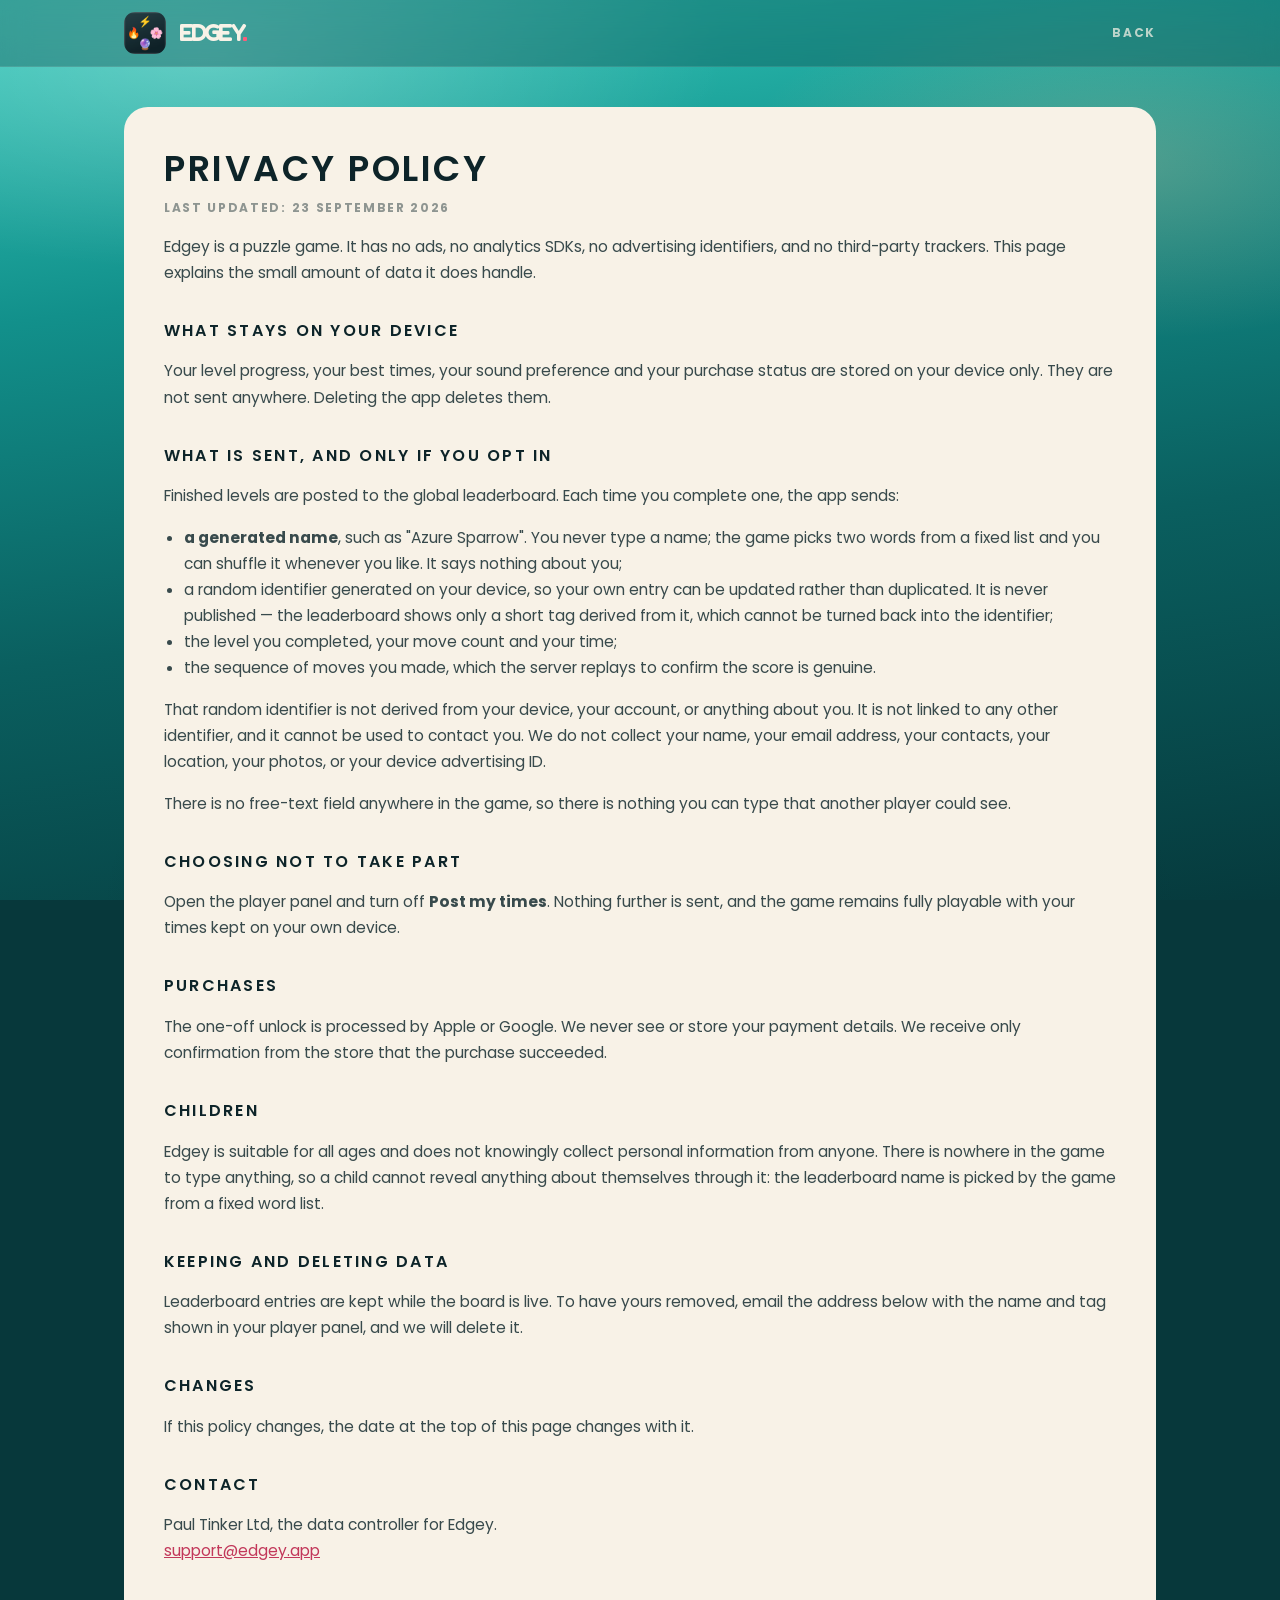
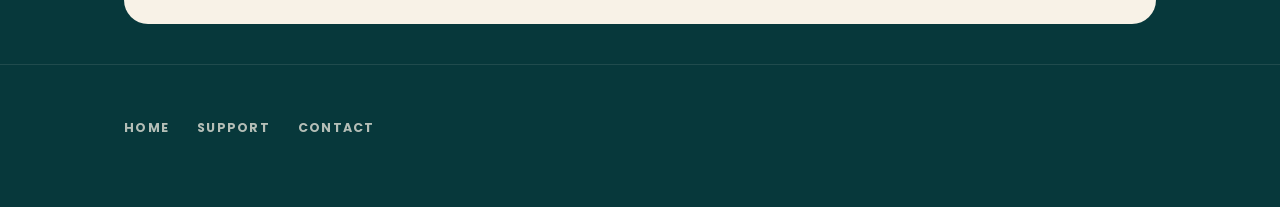
==== privacy.html @ 13e4cca2 "Add files via upload" ====
<!doctype html>
<html lang="en">
<head>
<meta charset="utf-8">
<meta name="viewport" content="width=device-width, initial-scale=1">
<title>Privacy Policy — Edgey</title>
<meta name="theme-color" content="#0a5f5f">
<link rel="icon" href="assets/icon.png">
<link rel="preload" as="font" type="font/woff2" href="fonts/fredoka-600.woff2" crossorigin>
<link rel="preload" as="font" type="font/woff2" href="fonts/poppins-400.woff2" crossorigin>
<link rel="preload" as="font" type="font/woff2" href="fonts/poppins-700.woff2" crossorigin>
<link rel="stylesheet" href="style.css">
</head>
<body>
<div class="sky"></div>
<nav><div class="wrap">
  <a class="mark" href="index.html"><img src="assets/icon-mark.png" alt=""><b class="wm" aria-label="Edgey"><span>E</span><span>D</span><span>G</span><span>E</span><span>Y</span><i class="dot" aria-hidden="true"></i></b></a>
  <a class="link" href="index.html">Back</a>
</div></nav>

<div class="wrap"><div class="doc">
<h1>Privacy Policy</h1>
<p class="updated">Last updated: <!--EFFECTIVE_DATE-->23 September 2026</p>

<p>Edgey is a puzzle game. It has no ads, no analytics SDKs, no advertising identifiers, and no third-party trackers. This page explains the small amount of data it does handle.</p>

<h2>What stays on your device</h2>
<p>Your level progress, your best times, your sound preference and your purchase status are stored on your device only. They are not sent anywhere. Deleting the app deletes them.</p>

<h2>What is sent, and only if you opt in</h2>
<p>Finished levels are posted to the global leaderboard. Each time you complete one, the app sends:</p>
<ul>
  <li><b>a generated name</b>, such as "Azure Sparrow". You never type a name; the game picks two words from a fixed list and you can shuffle it whenever you like. It says nothing about you;</li>
  <li>a random identifier generated on your device, so your own entry can be updated rather than duplicated. It is never published — the leaderboard shows only a short tag derived from it, which cannot be turned back into the identifier;</li>
  <li>the level you completed, your move count and your time;</li>
  <li>the sequence of moves you made, which the server replays to confirm the score is genuine.</li>
</ul>
<p>That random identifier is not derived from your device, your account, or anything about you. It is not linked to any other identifier, and it cannot be used to contact you. We do not collect your name, your email address, your contacts, your location, your photos, or your device advertising ID.</p>
<p>There is no free-text field anywhere in the game, so there is nothing you can type that another player could see.</p>

<h2>Choosing not to take part</h2>
<p>Open the player panel and turn off <b>Post my times</b>. Nothing further is sent, and the game remains fully playable with your times kept on your own device.</p>

<h2>Purchases</h2>
<p>The one-off unlock is processed by Apple or Google. We never see or store your payment details. We receive only confirmation from the store that the purchase succeeded.</p>

<h2>Children</h2>
<p>Edgey is suitable for all ages and does not knowingly collect personal information from anyone. There is nowhere in the game to type anything, so a child cannot reveal anything about themselves through it: the leaderboard name is picked by the game from a fixed word list.</p>

<h2>Keeping and deleting data</h2>
<p>Leaderboard entries are kept while the board is live. To have yours removed, email the address below with the name and tag shown in your player panel, and we will delete it.</p>

<h2>Changes</h2>
<p>If this policy changes, the date at the top of this page changes with it.</p>

<h2>Contact</h2>
<p><!--CONTACT-->Paul Tinker Ltd, the data controller for Edgey.<br>
<a href="mailto:support@edgey.app">support@edgey.app</a></p>
</div></div>

<footer><div class="wrap">
  <a href="index.html">Home</a>
  <a href="support.html">Support</a>
  <a href="mailto:support@edgey.app">Contact</a>
</div></footer>
</body>
</html>
---- style.css ----
/* Poppins, self-hosted (SIL OFL 1.1, Indian Type Foundry). Same font as the
   app, served from here rather than the Google CDN so the site makes no
   third-party requests. */
@font-face {
  font-family: 'Poppins'; font-style: normal; font-weight: 400; font-display: swap;
  src: url('fonts/poppins-400.woff2') format('woff2');
}
@font-face {
  font-family: 'Poppins'; font-style: normal; font-weight: 500; font-display: swap;
  src: url('fonts/poppins-500.woff2') format('woff2');
}
@font-face {
  font-family: 'Poppins'; font-style: normal; font-weight: 600; font-display: swap;
  src: url('fonts/poppins-600.woff2') format('woff2');
}
@font-face {
  font-family: 'Poppins'; font-style: normal; font-weight: 700; font-display: swap;
  src: url('fonts/poppins-700.woff2') format('woff2');
}
@font-face {
  font-family: 'Fredoka'; font-style: normal; font-weight: 600; font-display: swap;
  src: url('fonts/fredoka-600.woff2') format('woff2');
}

:root {
  --cream: #f8f2e7;
  --sand: #e4d5ba;
  --ink: #0d2429;
  --ink-2: rgba(248,242,231,.72);
  --coral: #ff5c7a;
  --amber: #ffb03b;
  --mint: #8fdcd2;
  --font: 'Poppins', 'Avenir Next', 'Futura', ui-rounded, system-ui,
          -apple-system, 'Segoe UI', Roboto, sans-serif;
  --maxw: 1080px;
}

* { box-sizing: border-box; }
html { scroll-behavior: smooth; }
body {
  margin: 0; font-family: var(--font); color: var(--cream);
  background: #07383b; -webkit-font-smoothing: antialiased;
  overflow-x: hidden;
}
a { color: inherit; }

.sky {
  position: fixed; inset: 0; z-index: -1;
  background:
    radial-gradient(68% 40% at 16% 6%, rgba(255,255,255,.26), transparent 60%),
    radial-gradient(52% 34% at 88% 18%, rgba(255,196,150,.26), transparent 58%),
    radial-gradient(60% 40% at 50% 100%, rgba(5,42,46,.7), transparent 70%),
    linear-gradient(172deg, #34cbbc 0%, #12908b 30%, #0a5f5f 62%, #063a3d 100%);
}

.wrap { max-width: var(--maxw); margin: 0 auto; padding: 0 24px; }

/* ── nav ── */
nav { position: sticky; top: 0; z-index: 10; backdrop-filter: blur(14px); -webkit-backdrop-filter: blur(14px);
      background: rgba(6,58,61,.32); border-bottom: 1px solid rgba(248,242,231,.1); }
nav .wrap { display: flex; align-items: center; gap: 16px; height: 66px; }
nav .mark { display: flex; align-items: center; gap: 13px; text-decoration: none; margin-right: auto; }
nav .mark img { width: 42px; height: 42px; border-radius: 11px; }
nav .mark b.wm {
  font-family: 'Fredoka', var(--font); font-weight: 600; font-size: 24px;
  letter-spacing: 0; text-transform: uppercase; line-height: 1;
  display: inline-flex; align-items: baseline;
}
nav .mark b.wm span {
  display: inline-block; margin-right: -0.12em; color: var(--cream);
}
nav a.link { text-decoration: none; font-size: 12px; letter-spacing: .14em; text-transform: uppercase;
             font-weight: 700; color: var(--ink-2); }
nav a.link:hover { color: var(--cream); }
@media (max-width: 720px) { nav a.link.hide-sm { display: none; } }

.btn {
  display: inline-flex; align-items: center; justify-content: center; gap: 9px;
  font-family: var(--font); font-weight: 700; font-size: 12.5px; letter-spacing: .15em;
  text-transform: uppercase; text-decoration: none; cursor: pointer;
  border: 0; border-radius: 14px; padding: 14px 22px;
  background: var(--coral); color: #fff;
  box-shadow: 0 12px 26px -12px rgba(4,40,44,.85);
  transition: transform .14s ease, filter .2s;
}
.btn:hover { transform: translateY(-2px); filter: brightness(1.05); }
.btn.ghost { background: rgba(248,242,231,.12); color: var(--cream); box-shadow: inset 0 0 0 1.5px rgba(248,242,231,.3); }
.btn.sm { padding: 11px 17px; font-size: 11px; }

/* ── hero ── */
header { padding: 86px 0 60px; }
header .wrap { display: grid; grid-template-columns: 1.05fr .95fr; gap: 56px; align-items: center; }
@media (max-width: 860px) { header .wrap { grid-template-columns: 1fr; gap: 40px; } header { padding: 54px 0 36px; } }

h1 {
  font-family: 'Fredoka', var(--font);
  font-size: clamp(46px, 8.2vw, 88px); font-weight: 600; letter-spacing: 0;
  margin: 0 0 18px; text-transform: uppercase; line-height: .98;
}
h1 span {
  display: inline-block; margin-right: -0.12em; color: var(--cream);
  filter: drop-shadow(-4px 3px 4px rgba(3,28,32,.45));
}
h1 span:last-child { margin-right: 0; }
.lede { font-size: clamp(16px, 2.1vw, 20px); line-height: 1.55; color: var(--ink-2); margin: 0 0 30px; max-width: 30ch; }
.cta { display: flex; gap: 12px; flex-wrap: wrap; align-items: center; }
.cta .note { font-size: 11.5px; letter-spacing: .1em; text-transform: uppercase; color: rgba(248,242,231,.55); font-weight: 700; }

/* phone mockup */
.phone {
  width: min(330px, 84vw); aspect-ratio: 375/760; margin: 0 auto; position: relative;
  border-radius: 46px; padding: 12px;
  background: linear-gradient(160deg, #1b3f44, #0a2529);
  box-shadow: 0 50px 90px -40px rgba(2,28,32,.95), inset 0 0 0 1.5px rgba(248,242,231,.14);
}
.phone .screen {
  position: absolute; inset: 12px; border-radius: 35px; overflow: hidden;
  background: linear-gradient(176deg, #3fd0c0, #12908b 40%, #0a5f5f 100%);
  display: flex; flex-direction: column; align-items: center; padding: 26px 18px;
}
.phone .clock { font-size: 26px; font-weight: 600; letter-spacing: .06em; font-variant-numeric: tabular-nums; }
.phone .cap { font-size: 8.5px; letter-spacing: .2em; text-transform: uppercase; color: rgba(248,242,231,.6); margin-top: 5px; font-weight: 700; }
.phone .meter { width: 100%; height: 4px; border-radius: 9px; background: rgba(4,40,44,.3); margin: 15px 0 auto; overflow: hidden; }
.phone .meter i { display: block; height: 100%; width: 62%; border-radius: 9px; background: linear-gradient(90deg, var(--mint), var(--cream)); }
.phone svg.board { width: 100%; height: auto; margin: auto 0; }
.phone .keys { display: flex; gap: 7px; width: 100%; margin-top: auto; }
.phone .keys span { flex: 1; height: 34px; border-radius: 11px; background: rgba(248,242,231,.13); box-shadow: inset 0 0 0 1.3px rgba(248,242,231,.26); }

/* ── sections ── */
section { padding: 72px 0; }
.eyebrow { font-size: 11px; letter-spacing: .24em; text-transform: uppercase; font-weight: 700; color: rgba(248,242,231,.78); margin: 0 0 12px; }
h2 { font-size: clamp(26px, 4.2vw, 40px); font-weight: 600; letter-spacing: .07em; text-transform: uppercase; margin: 0 0 16px; }
.sub { color: var(--ink-2); font-size: 16.5px; line-height: 1.6; max-width: 56ch; margin: 0 0 40px; }

.steps { display: grid; grid-template-columns: repeat(3, 1fr); gap: 20px; }
@media (max-width: 780px) { .steps { grid-template-columns: 1fr; } }
.step { background: rgba(248,242,231,.09); border-radius: 22px; padding: 26px 24px 28px;
        box-shadow: inset 0 0 0 1.5px rgba(248,242,231,.14); }
.step svg { width: 100%; height: auto; margin-bottom: 20px; overflow: visible; }
.step h3 { margin: 0 0 8px; font-size: 15px; letter-spacing: .14em; text-transform: uppercase; font-weight: 700; }
.step p { margin: 0; color: var(--ink-2); font-size: 14.5px; line-height: 1.55; }

/* colour strip */
/* The 24 boards, drawn as the shapes they are. A strip of colour said the
   levels differ; the silhouettes show HOW - they visibly grow. */
.grids { display: grid; grid-template-columns: repeat(12, 1fr); gap: 8px; }
@media (max-width: 900px) { .grids { grid-template-columns: repeat(6, 1fr); } }
@media (max-width: 520px) { .grids { grid-template-columns: repeat(4, 1fr); } }
.gr {
  aspect-ratio: 1; border-radius: 13px; display: grid; place-items: center; position: relative;
  background: rgba(8,28,32,.34); box-shadow: inset 0 0 0 1.5px rgba(248,242,231,.1); padding-bottom: 12px;
}
.gr svg { width: 66%; height: 66%; }
.gr b { position: absolute; bottom: 7px; font-size: 9px; letter-spacing: .07em; text-transform: uppercase;
        color: rgba(248,242,231,.78); font-weight: 700; }

/* The pink full stop, on both the hero wordmark and the nav lockup. Same
   shape as a tile corner, because that is what it is. */
h1 .dot {
  width: .17em; height: .17em; border-radius: 24%; margin-left: .0153em;
  background: var(--accent, #ff5c7a);
}
nav .mark .dot {
  width: .17em; height: .17em; border-radius: 24%; margin-left: .0153em;
  background: var(--accent, #ff5c7a); display: inline-block;
}

/* Google's badge ships at a fixed aspect; height only, never restyled. */
.badge { display: inline-block; line-height: 0; transition: transform .12s ease; }
.badge:hover { transform: translateY(-2px); }
.badge img { height: 68px; width: auto; display: block; }
.btn.soon {
  height: 46px; border-radius: 7px; display: inline-flex; align-items: center;
  padding: 0 20px; font-size: 11.5px; letter-spacing: .1em;
  background: rgba(248,242,231,.1); color: rgba(248,242,231,.62); cursor: default;
  box-shadow: inset 0 0 0 1.5px rgba(248,242,231,.18);
}
.btn.soon:hover { transform: none; filter: none; }

/* The hero board turns one tile and a seam closes. The tile turns back before
   the loop restarts, so the cycle ends where it began - nothing snaps.
   transform-origin is given in viewBox units rather than fill-box: the group's
   bounding box includes the marks and the catch-light stroke, so "centre" was
   not the tile's centre and the turn walked it off the edge of the board. */
.hero-turn { animation: heroTurn 6s cubic-bezier(.45,.05,.3,1) infinite; transform-origin: 248px 248px; }
.hero-turn .mk { animation: heroTurnMark 6s cubic-bezier(.45,.05,.3,1) infinite; transform-box: fill-box; transform-origin: center; }
@keyframes heroTurn      { 0%, 22% { transform: rotate(0deg); }  38%, 78% { transform: rotate(90deg); }  94%, 100% { transform: rotate(0deg); } }
@keyframes heroTurnMark  { 0%, 22% { transform: rotate(0deg); }  38%, 78% { transform: rotate(-90deg); } 94%, 100% { transform: rotate(0deg); } }
.hero-seam, .hero-bloom { transform-box: fill-box; transform-origin: center; }
.hero-seam { animation: heroSeam 6s ease infinite; }
@keyframes heroSeam {
  0%, 38%  { transform: scale(.25); opacity: 0; }
  46%      { transform: scale(1.3);  opacity: 1; }
  52%, 74% { transform: scale(1);    opacity: 1; }
  82%, 100%{ transform: scale(.25); opacity: 0; }
}
/* One ring of light as the pair agrees, then gone - the same beat the board
   plays. It never loops on itself, so it reads as an event, not decoration. */
.hero-bloom { animation: bloom 6s ease infinite; }
@keyframes bloom {
  0%, 38% { transform: scale(.35); opacity: 0; }
  44%     { opacity: .85; }
  62%, 100% { transform: scale(2.3); opacity: 0; }
}

/* The three rules, shown rather than diagrammed. Each loop is a round trip:
   the tile goes and comes back, the turn completes a full revolution. An
   animation that ends where it started has nothing to snap back from. */
.anim-lift { animation: stepLift 5s cubic-bezier(.45,.05,.3,1) infinite; }
@keyframes stepLift {
  0%, 10%   { transform: translateX(0) scale(1); }
  20%       { transform: translateX(0) scale(.86); }
  40%       { transform: translateX(-97px) scale(.86); }
  50%, 60%  { transform: translateX(-97px) scale(1); }
  70%       { transform: translateX(-97px) scale(.86); }
  88%       { transform: translateX(0) scale(.86); }
  96%, 100% { transform: translateX(0) scale(1); }
}
.anim-turn { animation: stepTurn 6.5s cubic-bezier(.45,.05,.3,1) infinite; }
.anim-turn .mk { animation: stepTurnMark 6.5s cubic-bezier(.45,.05,.3,1) infinite; }
.anim-lift, .anim-turn .mk, .anim-seam, .step-bloom { transform-box: fill-box; transform-origin: center; }
.anim-turn { transform-origin: 92.5px 63px; }   /* tile centre in viewBox units */
@keyframes stepTurn      { 0%,10% { transform: rotate(0deg); } 18%,35% { transform: rotate(90deg); } 43%,60% { transform: rotate(180deg); } 68%,85% { transform: rotate(270deg); } 93%,100% { transform: rotate(360deg); } }
@keyframes stepTurnMark  { 0%,10% { transform: rotate(0deg); } 18%,35% { transform: rotate(-90deg); } 43%,60% { transform: rotate(-180deg); } 68%,85% { transform: rotate(-270deg); } 93%,100% { transform: rotate(-360deg); } }
/* MATCH turns its right tile first, so the capsule is the CONSEQUENCE of the
   turn rather than a thing that merely happens nearby. Same beat as the hero. */
.match-turn { animation: matchTurn 5s cubic-bezier(.45,.05,.3,1) infinite; transform-origin: 141px 63.5px; }
.match-turn .mk { animation: matchTurnMark 5s cubic-bezier(.45,.05,.3,1) infinite; transform-box: fill-box; transform-origin: center; }
@keyframes matchTurn     { 0%, 18% { transform: rotate(0deg); } 34%, 78% { transform: rotate(90deg); } 94%, 100% { transform: rotate(0deg); } }
@keyframes matchTurnMark { 0%, 18% { transform: rotate(0deg); } 34%, 78% { transform: rotate(-90deg); } 94%, 100% { transform: rotate(0deg); } }
.anim-seam { animation: stepSeam 5s ease infinite; }
@keyframes stepSeam {
  0%, 34%  { transform: scale(.2); opacity: 0; }
  42%      { transform: scale(1.25); opacity: 1; }
  48%, 74% { transform: scale(1); opacity: 1; }
  84%, 100%{ transform: scale(.2); opacity: 0; }
}
.step-bloom { animation: stepBloom 5s ease infinite; }
@keyframes stepBloom {
  0%, 34%   { transform: scale(.35); opacity: 0; }
  40%       { opacity: .85; }
  58%, 100% { transform: scale(2.3); opacity: 0; }
}
@media (prefers-reduced-motion: reduce) {
  .hero-turn, .hero-turn .mk, .hero-seam, .hero-bloom, .anim-lift,
  .anim-turn, .anim-turn .mk, .match-turn, .match-turn .mk, .anim-seam, .step-bloom { animation: none; }
  .hero-seam, .anim-seam { opacity: 1; }
  .hero-bloom, .step-bloom { opacity: 0; }
}
}
        color: rgba(255,255,255,.82); font-weight: 700; }

/* leaderboard */
.split { display: grid; grid-template-columns: 1fr 1fr; gap: 46px; align-items: center; }
@media (max-width: 860px) { .split { grid-template-columns: 1fr; gap: 30px; } }
.lb { background: var(--cream); color: var(--ink); border-radius: 24px; padding: 24px 22px;
      box-shadow: 0 34px 60px -34px rgba(2,28,32,.9); }
.lb h4 { margin: 0 0 3px; font-size: 19px; letter-spacing: .1em; text-transform: uppercase; font-weight: 600; }
.lb .of { margin: 0 0 18px; font-size: 13px; color: rgba(13,36,41,.6); }
.lb ol { list-style: none; margin: 0; padding: 0; }
.lb li { display: flex; align-items: center; gap: 13px; padding: 11px 8px; border-bottom: 1px solid rgba(13,36,41,.09); }
.lb li:last-child { border-bottom: 0; }
.lb li.me { background: rgba(255,92,122,.11); border-radius: 12px; border-bottom-color: transparent; }
.lb li:has(+ li.me) { border-bottom-color: transparent; }
.lb li.me .rk, .lb li.me .who { color: var(--coral); }
.lb .rk { width: 22px; font-weight: 700; font-size: 13px; color: rgba(13,36,41,.55); }
.lb .who { flex: 1; font-weight: 600; letter-spacing: .05em; text-transform: uppercase; font-size: 14px; }
.lb .tm { font-variant-numeric: tabular-nums; font-weight: 600; font-size: 15px; text-align: right; }
.lb .tm small { display: block; font-size: 10.5px; opacity: .5; font-weight: 600; }

/* pricing */
.plans { display: grid; grid-template-columns: 1fr 1fr; gap: 20px; }
@media (max-width: 780px) { .plans { grid-template-columns: 1fr; } }
.plan { border-radius: 24px; padding: 30px 28px; background: rgba(248,242,231,.09);
        box-shadow: inset 0 0 0 1.5px rgba(248,242,231,.15); }
.plan.hi { background: linear-gradient(150deg, rgba(255,186,90,.34), rgba(255,92,122,.3));
           box-shadow: inset 0 0 0 1.5px rgba(255,214,168,.55); }
.plan .price { font-size: 38px; font-weight: 600; letter-spacing: .02em; margin: 6px 0 4px; }
.plan .price small { font-size: 13px; font-weight: 700; letter-spacing: .14em; text-transform: uppercase; color: var(--ink-2); }
.plan h3 { margin: 0; font-size: 14px; letter-spacing: .18em; text-transform: uppercase; font-weight: 700; }
.plan ul { list-style: none; margin: 18px 0 0; padding: 0; display: grid; gap: 11px; }
.plan li { display: flex; gap: 11px; font-size: 14.5px; color: var(--ink-2); line-height: 1.45; }
.plan li svg { flex: 0 0 17px; margin-top: 2px; }

footer { padding: 54px 0 70px; border-top: 1px solid rgba(248,242,231,.1); margin-top: 40px; }
footer .wrap { display: flex; flex-wrap: wrap; gap: 18px 28px; align-items: center; }
footer a { font-size: 12.5px; letter-spacing: .1em; text-transform: uppercase; font-weight: 700;
           color: var(--ink-2); text-decoration: none; }
footer a:hover { color: var(--cream); }
footer .copy { margin-left: auto; font-size: 12px; color: rgba(248,242,231,.45); }
@media (max-width: 640px) { footer .copy { margin-left: 0; width: 100%; } }

/* document pages (privacy / support) */
.doc { background: var(--cream); color: var(--ink); border-radius: 24px; padding: 44px 40px; margin: 40px 0 0; }
@media (max-width: 640px) { .doc { padding: 30px 22px; } }
.doc h1 { font-family: var(--font); font-weight: 600; font-size: clamp(26px, 4.2vw, 36px); letter-spacing: .07em; margin-bottom: 8px; text-shadow: none; }
.doc h2 { font-size: 16px; letter-spacing: .14em; margin: 32px 0 10px; }
.doc p, .doc li { font-size: 15.5px; line-height: 1.68; color: rgba(13,36,41,.82); }
.doc ul { padding-left: 20px; }
.doc a { color: #c2385a; }
.doc .updated { font-size: 12px; letter-spacing: .14em; text-transform: uppercase; font-weight: 700; color: rgba(13,36,41,.45); }
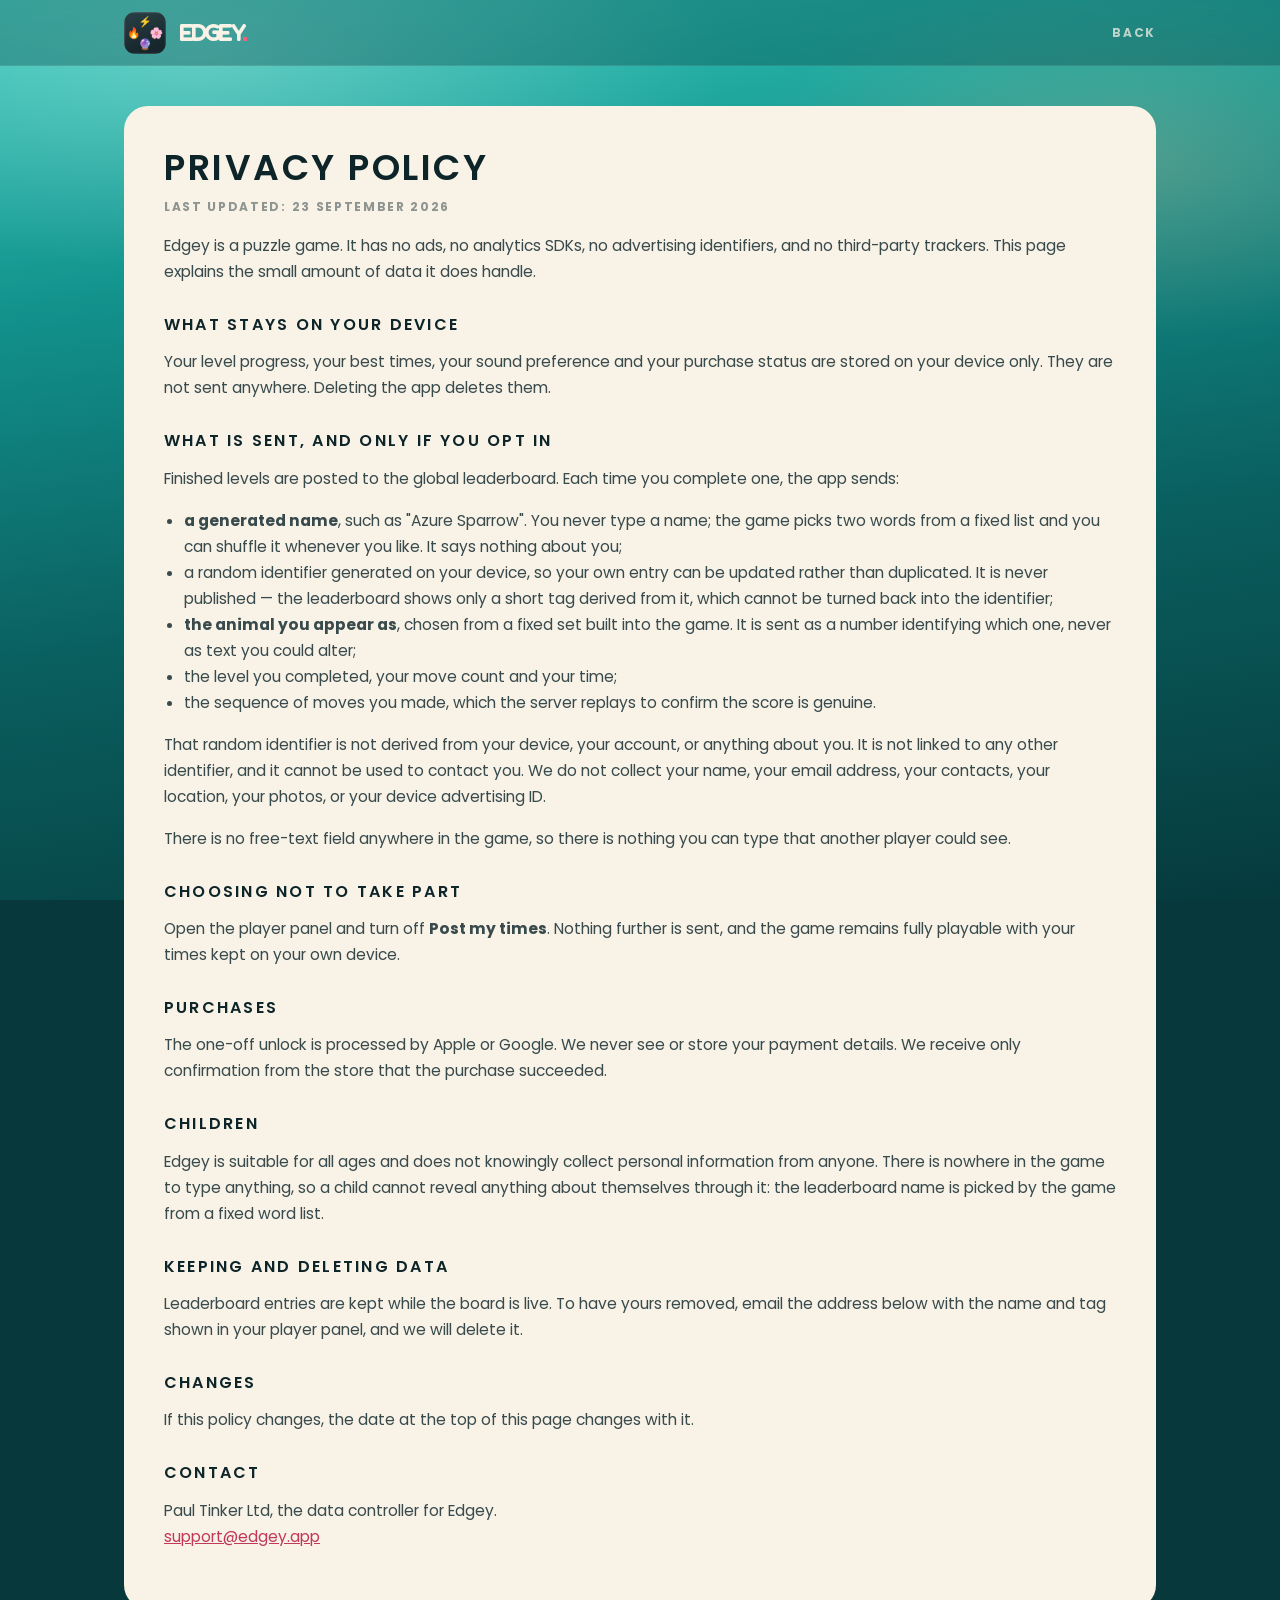
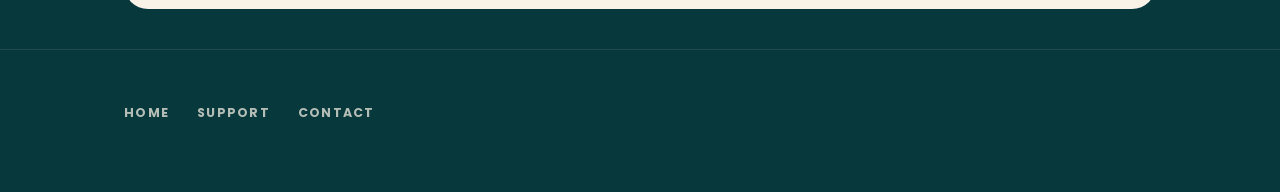
==== commit 7668ec7b: "Add files via upload" ====
--- a/privacy.html
+++ b/privacy.html
@@ -32,6 +32,7 @@
 <ul>
   <li><b>a generated name</b>, such as "Azure Sparrow". You never type a name; the game picks two words from a fixed list and you can shuffle it whenever you like. It says nothing about you;</li>
   <li>a random identifier generated on your device, so your own entry can be updated rather than duplicated. It is never published — the leaderboard shows only a short tag derived from it, which cannot be turned back into the identifier;</li>
+  <li><b>the animal you appear as</b>, chosen from a fixed set built into the game. It is sent as a number identifying which one, never as text you could alter;</li>
   <li>the level you completed, your move count and your time;</li>
   <li>the sequence of moves you made, which the server replays to confirm the score is genuine.</li>
 </ul>
--- a/style.css
+++ b/style.css
@@ -33,10 +33,16 @@
   --font: 'Poppins', 'Avenir Next', 'Futura', ui-rounded, system-ui,
           -apple-system, 'Segoe UI', Roboto, sans-serif;
   --maxw: 1080px;
+  --nav-h: 66px;          /* nav .wrap height; scroll-padding-top follows it */
 }
 
 * { box-sizing: border-box; }
-html { scroll-behavior: smooth; }
+/* The nav is sticky, so an anchor jump would otherwise park its target
+   underneath it - clicking "Get it" left the Play badge completely hidden
+   behind the header. scroll-padding-top keeps every in-page target clear of
+   the nav, plus a little air, and is derived from the nav's own height so the
+   two cannot drift apart. */
+html { scroll-behavior: smooth; scroll-padding-top: calc(var(--nav-h) + 1px + 28px); }
 body {
   margin: 0; font-family: var(--font); color: var(--cream);
   background: #07383b; -webkit-font-smoothing: antialiased;
@@ -56,9 +62,19 @@
 .wrap { max-width: var(--maxw); margin: 0 auto; padding: 0 24px; }
 
 /* ── nav ── */
-nav { position: sticky; top: 0; z-index: 10; backdrop-filter: blur(14px); -webkit-backdrop-filter: blur(14px);
-      background: rgba(6,58,61,.32); border-bottom: 1px solid rgba(248,242,231,.1); }
-nav .wrap { display: flex; align-items: center; gap: 16px; height: 66px; }
+/* The blur sits on a pseudo-element BEHIND the content rather than on the nav
+   itself. With backdrop-filter on the nav, Chrome hands every child that needs
+   its own compositing layer - the GET IT pill's box-shadow, the wordmark's
+   drop-shadow - a rectangular patch of mis-sampled backdrop, which rendered as
+   hard-edged dark blocks behind the logo and the pill. Separating the glass
+   layer from the content layer keeps both the frost and the shadows. */
+nav { position: sticky; top: 0; z-index: 10; isolation: isolate; }
+nav::before {
+  content: ''; position: absolute; inset: 0; z-index: -1;
+  backdrop-filter: blur(14px); -webkit-backdrop-filter: blur(14px);
+  background: rgba(6,58,61,.32); border-bottom: 1px solid rgba(248,242,231,.1);
+}
+nav .wrap { display: flex; align-items: center; gap: 16px; height: var(--nav-h); }
 nav .mark { display: flex; align-items: center; gap: 13px; text-decoration: none; margin-right: auto; }
 nav .mark img { width: 42px; height: 42px; border-radius: 11px; }
 nav .mark b.wm {
@@ -129,7 +145,10 @@
 /* ── sections ── */
 section { padding: 72px 0; }
 .eyebrow { font-size: 11px; letter-spacing: .24em; text-transform: uppercase; font-weight: 700; color: rgba(248,242,231,.78); margin: 0 0 12px; }
-h2 { font-size: clamp(26px, 4.2vw, 40px); font-weight: 600; letter-spacing: .07em; text-transform: uppercase; margin: 0 0 16px; }
+/* 1.05, because these are set in uppercase: there are no descenders to clear,
+   so default leading opens a gap that reads as two separate lines rather than
+   one heading. */
+h2 { font-size: clamp(26px, 4.2vw, 40px); font-weight: 600; letter-spacing: .07em; text-transform: uppercase; margin: 0 0 16px; line-height: 1.05; }
 .sub { color: var(--ink-2); font-size: 16.5px; line-height: 1.6; max-width: 56ch; margin: 0 0 40px; }
 
 .steps { display: grid; grid-template-columns: repeat(3, 1fr); gap: 20px; }
@@ -247,8 +266,6 @@
   .hero-seam, .anim-seam { opacity: 1; }
   .hero-bloom, .step-bloom { opacity: 0; }
 }
-}
-        color: rgba(255,255,255,.82); font-weight: 700; }
 
 /* leaderboard */
 .split { display: grid; grid-template-columns: 1fr 1fr; gap: 46px; align-items: center; }
@@ -265,6 +282,11 @@
 .lb li.me .rk, .lb li.me .who { color: var(--coral); }
 .lb .rk { width: 22px; font-weight: 700; font-size: 13px; color: rgba(13,36,41,.55); }
 .lb .who { flex: 1; font-weight: 600; letter-spacing: .05em; text-transform: uppercase; font-size: 14px; }
+/* Every row carries the player's animal, exactly as the game draws it. */
+.lb .av { width: 26px; height: 26px; flex: 0 0 26px; display: block; border-radius: 50%;
+          background: rgba(20,48,57,.06); padding: 3px; box-sizing: border-box; }
+.lb .who em { font-style: normal; font-size: 10.5px; letter-spacing: .12em;
+              color: rgba(13,36,41,.42); margin-left: 7px; font-weight: 700; }
 .lb .tm { font-variant-numeric: tabular-nums; font-weight: 600; font-size: 15px; text-align: right; }
 .lb .tm small { display: block; font-size: 10.5px; opacity: .5; font-weight: 600; }
 
@@ -299,3 +321,45 @@
 .doc ul { padding-left: 20px; }
 .doc a { color: #c2385a; }
 .doc .updated { font-size: 12px; letter-spacing: .14em; text-transform: uppercase; font-weight: 700; color: rgba(13,36,41,.45); }
+
+
+/* ── the trade sheet, shown rather than described ────────
+   Reuses the hero's phone. The board behind it is dimmed the way the real one
+   is when a sheet is up, so the sheet reads as sitting over a game in progress
+   rather than floating on a poster. */
+.coin-split { align-items: center; margin-bottom: 44px; }
+.coin-split .phone { width: min(300px, 78vw); }
+.coin-split .screen { justify-content: flex-start; }
+.fade-board { width: 100%; filter: blur(2.5px); opacity: .5; margin: auto 0; }
+
+.mini-sheet {
+  position: absolute; left: 10px; right: 10px; bottom: 10px;
+  background: var(--cream); color: var(--ink);
+  border-radius: 22px; padding: 18px 16px 16px;
+  box-shadow: 0 -18px 40px -20px rgba(2,28,32,.8);
+}
+.mini-sheet h4 { margin: 0 0 6px; font-size: 14px; letter-spacing: .1em; text-transform: uppercase; font-weight: 700; }
+.mini-sheet p { margin: 0 0 13px; font-size: 11px; line-height: 1.45; color: rgba(13,36,41,.66); }
+.mini-balance {
+  display: flex; align-items: center; justify-content: center; gap: 8px;
+  background: rgba(20,48,57,.07); border-radius: 13px; padding: 11px;
+  box-shadow: inset 0 0 0 1.5px rgba(20,48,57,.12); margin-bottom: 10px;
+}
+.mini-balance b { font-size: 24px; font-weight: 700; font-variant-numeric: tabular-nums; }
+.mini-balance .coin { width: 22px; height: 22px; display: block; }
+.mini-step {
+  display: flex; align-items: center; justify-content: space-between;
+  margin-bottom: 10px; padding: 0 4px;
+}
+.mini-step span {
+  width: 42px; height: 34px; border-radius: 11px; display: grid; place-items: center;
+  background: rgba(20,48,57,.07); box-shadow: inset 0 0 0 1.5px rgba(20,48,57,.12);
+  font-size: 16px; font-weight: 700;
+}
+.mini-step b { font-size: 20px; font-weight: 700; font-variant-numeric: tabular-nums; }
+.mini-cta {
+  background: var(--coral); color: #14202a; border-radius: 13px; padding: 13px;
+  text-align: center; font-size: 11px; letter-spacing: .12em;
+  text-transform: uppercase; font-weight: 700;
+}
+@media (max-width: 860px) { .coin-split .phone { margin-top: 26px; } }
